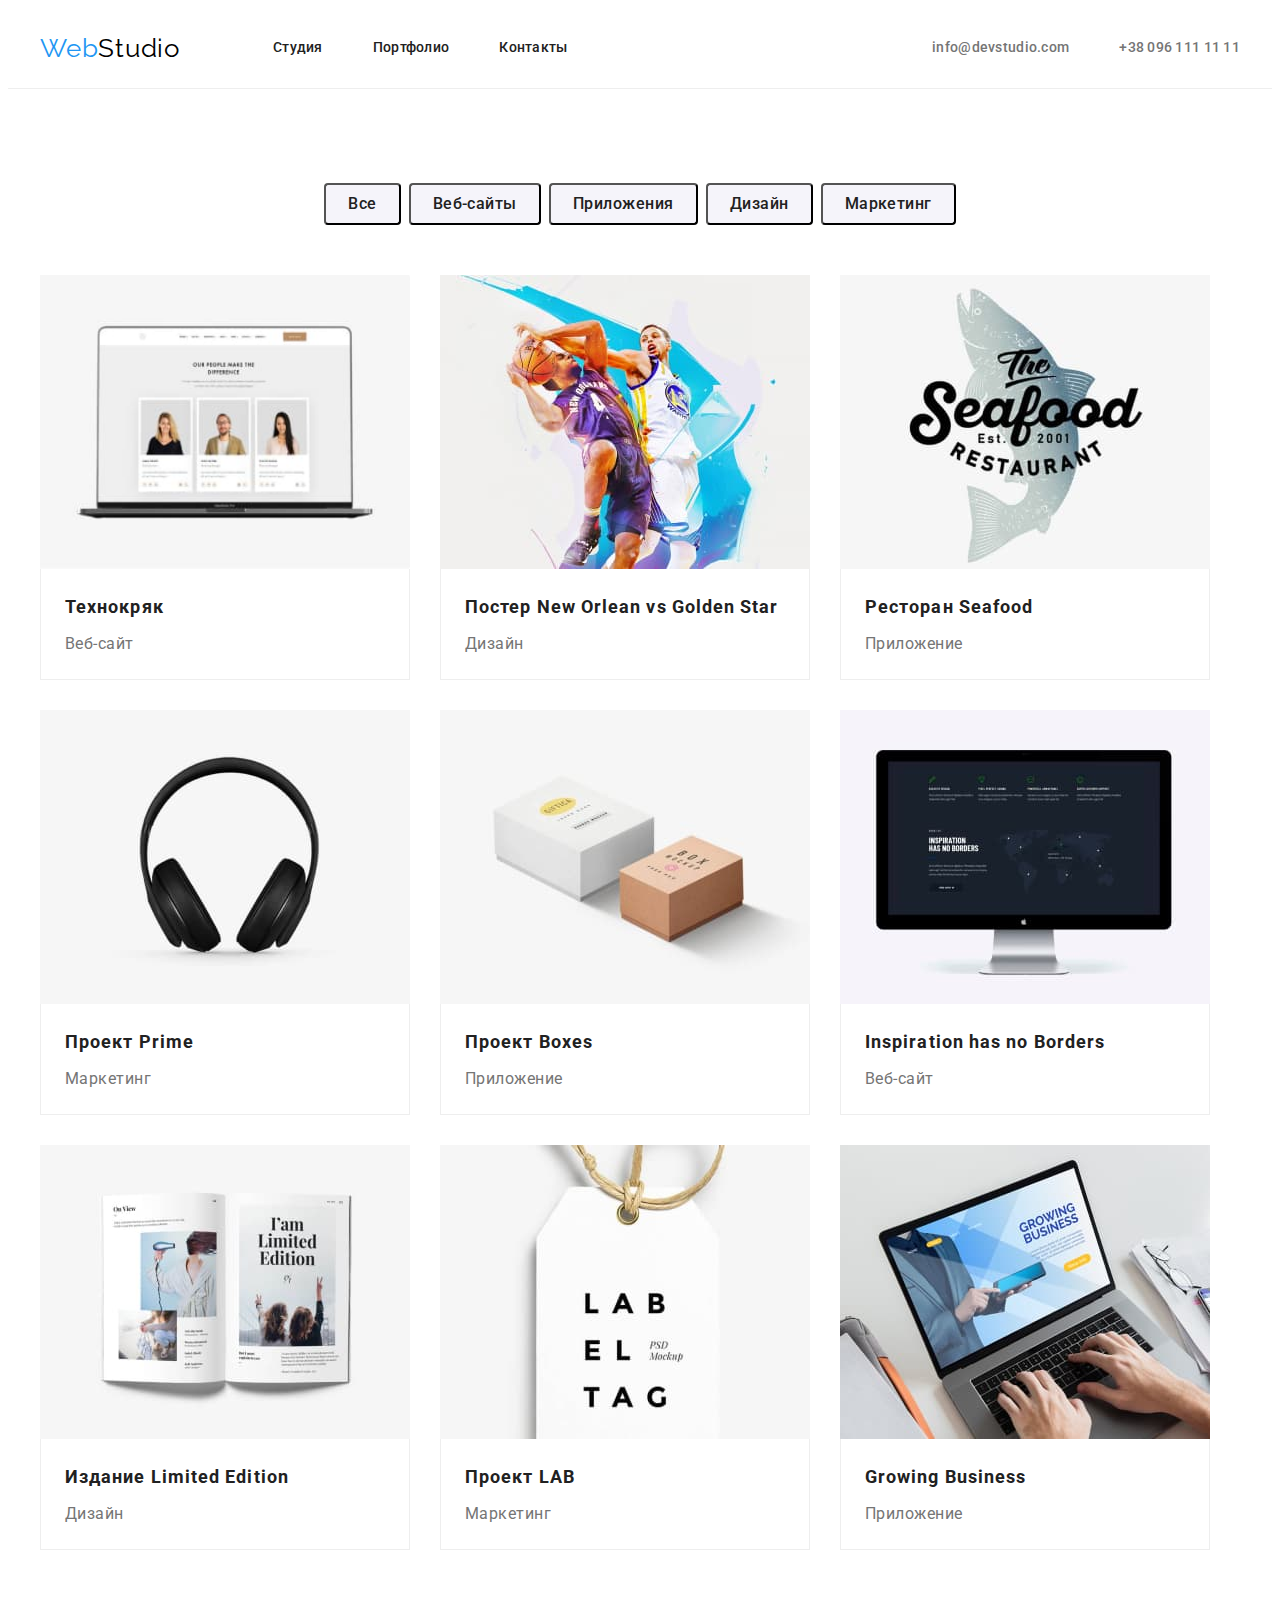
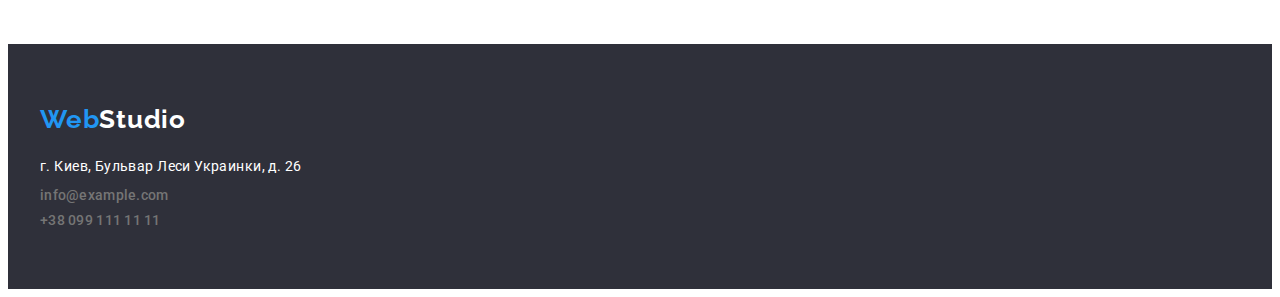
==== portfolio.html @ 2fd40f54 "копіює дз3 в дз4" ====
<!DOCTYPE html>
<html lang="ru">

<head>
    <meta charset="UTF-8">
    <meta http-equiv="X-UA-Compatible" content="IE=edge">
    <meta name="viewport" content="width=device-width, initial-scale=1.0">
    <link rel="preconnect" href="https://fonts.googleapis.com">
    <link rel="preconnect" href="https://fonts.gstatic.com" crossorigin>
    <link
        href="https://fonts.googleapis.com/css2?family=Raleway:wght@700&family=Roboto:wght@400;500;700;900&display=swap"
        rel="stylesheet">
    <link rel="stylesheet" href="https://cdnjs.cloudflare.com/ajax/libs/modern-normalize/1.1.0/modern-normalize.min.css"
        integrity="sha512-wpPYUAdjBVSE4KJnH1VR1HeZfpl1ub8YT/NKx4PuQ5NmX2tKuGu6U/JRp5y+Y8XG2tV+wKQpNHVUX03MfMFn9Q=="
        crossorigin="anonymous" referrerpolicy="no-referrer" />
    <title>Portfolio</title>
    <link rel="stylesheet" href="./css/styles.css">
</head>

<body>
    <!-- header -->
        <header class="header">
        <div class="container header-line">
            <a class="header-logo link" href="./index.html" lang="en"> <span class="logo-part">Web</span>Studio</a>
            <!-- <div class="header-links"> -->
            <nav class="header-navigation">
                <ul class="header-list list">
                    <li class="item"><a class="link header-link" href="./index.html">Студия</a></li>
                    <li class="item"><a class="link header-link" href="./portfolio.html">Портфолио</a></li>
                    <li class="item"><a class="link header-link" href="">Контакты</a></li>
                </ul>
            </nav>
            <ul class=" contacts list">
                <li class="item"><a class="link contact" href="mailto:info@devstudio.com">info@devstudio.com</a></li>
                <li class="item"><a class="link contact" href="tel:+380961111111">+38 096 111 11 11</a></li>
            </ul>
        </div>
        </div>
    </header>
    <!-- our projects section -->
    <main>
        <section class="projects section">
        <div class="container">
                <ul class="buttons list" >
                    <li class="button-item"><button type="button" class="btn">Все</button></li>
                    <li class="button-item"><button type="button" class="btn">Веб-сайты</button></li>
                    <li class="button-item"><button type="button" class="btn">Приложения</button></li>
                    <li class="button-item"><button type="button" class="btn">Дизайн</button></li>
                    <li class="button-item"><button type="button" class="btn">Маркетинг</button></li>
                </ul>
                <h1 class="visually-hidden">Наши проекты</h1>
                <ul class="projects-descriptions list">
                    <li class="project"><img class="photo-item" src="./images/technocryack.jpg" alt="ноутбут с изображением веб-сайта" width="370" height="294"> 
                        <div class="project-description">
                        <h2 class="projects-name">Технокряк</h2>
                        <p class="projects-tipe">Веб-сайт</p>
                        </div>
                    </li>
                    <li class="project"><img class="photo-item" src="./images/poster.jpg" alt="два баскетболиста в прыжке" width="370" height="294">
                        <div class="project-description">
                        <h2 class="projects-name">Постер New Orlean vs Golden Star</h2>
                        <p class="projects-tipe">Дизайн</p>
                        </div>
                    </li>
                    <li class="project"><img class="photo-item" src="./images/seafood.jpg" alt="лого ресторана морской еды" width="370" height="294">
                        <div class="project-description">
                        <h2 class="projects-name">Ресторан Seafood</h2>
                        <p class="projects-tipe">Приложение</p>
                        </div>
                    </li>
                    <li class="project"><img class="photo-item" src="./images/prime.jpg" alt="наушники" width="370" height="294">
                        <div class="project-description">
                        <h2 class="projects-name">Проект Prime</h2>
                        <p class="projects-tipe">Маркетинг</p>
                        </div>
                    </li>
                    <li class="project"><img class="photo-item" src="./images/boxes.jpg" alt="две картонные коробки" width="370" height="294">
                        <div class="project-description">
                        <h2 class="projects-name">Проект Boxes</h2>
                        <p class="projects-tipe">Приложение</p>
                        </div>
                    </li>
                    <li class="project"><img class="photo-item" src="./images/inspiration.jpg" alt="монитор с изображением карты мира" width="370" height="294">
                        <div class="project-description">
                        <h2 class="projects-name">Inspiration has no Borders</h2>
                        <p class="projects-tipe">Веб-сайт</p>
                        </div>
                    </li>
                    <li class="project"><img class="photo-item" src="./images/limited.jpg" alt="открытая книга" width="370" height="294">
                        <div class="project-description">
                        <h2 class="projects-name">Издание Limited Edition</h2>
                        <p class="projects-tipe">Дизайн</p>
                        </div>
                    </li>
                    <li class="project"><img class="photo-item" src="./images/lab.jpg" alt="бирка с названием" width="370" height="294">
                        <div class="project-description">
                        <h2 class="projects-name">Проект LAB</h2>
                        <p class="projects-tipe">Маркетинг</p>
                        </div>
                    </li>
                    <li class="project"><img class="photo-item" src="./images/growing.jpg" alt="ноутбук на котором работает пользователь" width="370" height="294">
                        <div class="project-description">
                        <h2 class="projects-name">Growing Business</h2>
                        <p class="projects-tipe">Приложение</p>
                        </div>
                    </li>
                </ul>
        </div>
        </section>
    </main>
    <footer class="footer">
        <div class="container">
            <a class="footer-logo link" href="./index.html" lang="en"><span class="finish-logo">Web</span>Studio</a>
            <address>
                <ul class="footer-list list">
                    <li class="footer-item"><a class="link footer-adress" href="https://goo.gl/maps/DsNAAsV4b622n6gu9">г.
                            Киев, Бульвар Леси
                            Украинки, д. 26</a></li>
                    <li class="footer-item"><a class="link contact" href="mailto:info@example.com">info@example.com</a></li>
                    <li class="footer-item"><a class="link contact" href="tel:+380991111111">+38 099 111 11 11</a></li>
                </ul>
            </address>
        </div>
    </footer>
</body>

</html>
---- css/styles.css ----
:root {
    --header-color: #212121;
    --text-color: #757575;
    --background-solutions-color: #2F303A;
    --footer-links-color: rgba(255, 255, 255, 0.6);
    --second-header-color: #FFFFFF;
    --accent-color: #2196F3;
    --team-background-color: #F5F4FA;
}

body {
    font-family: "Roboto", sans-serif;
    background-color: #FFFFFF;
}

html {
    box-sizing: border-box;
}

p, h1, h2, h3, h4, h5, h6 {
    margin: 0;
}

ul, ol{
    padding: 0;
    margin: 0;
}

.container {
    width: 1200px;
    margin: 0 auto;
    padding-right: 15px;
    padding-left: 15px;
    }

.list {
    list-style: none;
}

.link {
    text-decoration: none;
}

.visually-hidden {
    position: absolute;
    white-space: nowrap;
    width: 1px;
    height: 1px;
    overflow: hidden;
    border: 0;
    padding: 0;
    clip: rect(0 0 0 0);
    clip-path: inset(50%);
    margin: -1px;
}

/* ---header section--- */

.header {
    background-color: #FFFFFF;
    border-bottom: 1px solid #EEEEEE;
}

/* ----Header line---- */

.header-line {
    display: flex;
    align-items: center;
}

.header-logo {
display: block;
font-family: 'Raleway';
font-size: 26px;
line-height: 1.19;
letter-spacing: 0.03em;
color: #000000;
margin-right: 93px;
}

.logo-part {
    color: var(--accent-color);
}

.header-list {
    display: flex;
}

.item {
    display: block;
    /* padding-top: 32px;
    padding-bottom: 32px; */
}

.item + .item {
    margin-left: 50px;
}

.header-navigation {
    font-weight: 500;
    font-size: 14px;
    line-height: 1.14;
    letter-spacing: 0.02em;
    color: var (--header-color);
}

.header-link {
    display: block;
    font-weight: 500;
    font-size: 14px;
    line-height: 1.14;
    letter-spacing: 0.02em;
    color: var(--header-color);
    padding-top: 32px;
    padding-bottom: 32px;
}

.contacts {
    display: flex;
    margin-left: auto;
}

.contact {
display: block;
font-style: normal;
font-weight: 500;
font-size: 14px;
line-height: 1.14;
letter-spacing: 0.02em;
color: var(--text-color);
}

.header-link:hover,
.header-link:focus {
    color: var(--accent-color);
}

.contact:hover,
.contact:focus {
    color: var(--accent-color);
}

/* ----Main section------ */

.solutions {
    background-color: var(--background-solutions-color);
    text-align: center;
    display: block;
    padding-top: 200px;
    padding-bottom: 200px;
        }

.main-title {
    font-weight: 900;
    font-size: 44px;
    line-height: 1.36;
    letter-spacing: 0.06em;
    text-transform: uppercase;
    color: #FFFFFF;
    margin-bottom: 20px;
    margin-left: auto;
    margin-right: auto;
    width: 696px;
} 

.main-btn {
    font-family: 'Roboto';
    font-weight: 700;
    font-size: 16px;
    line-height: 1.88;
    display: inline-block;
    align-items: center;
    text-align: center;
    cursor: pointer;
    letter-spacing: 0.06em;
    color: #FFFFFF;
    background-color: var(--accent-color);
    border-radius: 4px;
    padding: 10px 32px 10px 32px;
    min-width: 200px;
    box-shadow: 0px 4px 4px rgba(0, 0, 0, 0.15);
    border: 1 solid black;
}

/* ---advantages section--- */
.section {
    padding-top: 94px;
    padding-bottom: 94px;
}
.advantages-list {
    display: flex;
}

.advantage-item {
    display: block;
}

.advantage-item + .advantage-item {
    margin-left: 30px;
}

.advantage-title {
    font-weight: 700;
    font-size: 14px;
    line-height: 1.14;
    letter-spacing: 0.03em;
    text-transform: uppercase;
    color: var(--header-color);
    margin-bottom: 10px;
}

.advantage-text {
    font-size: 14px;
    line-height: 1.71;
    letter-spacing: 0.03em;
    color: var(--text-color);
}

/* ---About us section--- */
.about-us {
padding-top: 0;
}

.our-item {
    display: block;
}

.about-collection {
    display: flex;
    justify-content: space-between;
    align-items: center;
}

.about-title {
    font-weight: 700;
    font-size: 36px;
    line-height: 1.17;
    text-align: center;
    letter-spacing: 0.03em;
    color: var(--header-color);
    margin-bottom: 50px;
}

/* ---team section--- */
.face {
    display: block;
}

.list-photos {
    display: flex;
    justify-content: space-between;
}

.team-section {
    background-color: var(--team-background-color);
}

.team-info {
    margin-top: 30px;
    margin-bottom: 30px;
}

/* .team-name {
    margin-top: 30px;
}

.team-duty {
    margin-bottom: 30px;
} */

.team-title {
    font-weight: 700;
    font-size: 36px;
    line-height: 1.17;
    text-align: center;
    letter-spacing: 0.03em;    
    color: var(--header-color);
    margin-bottom: 50px;
}

.team-name {
    font-weight: 500;
    font-size: 16px;
    line-height: 1.19;
    text-align: center;
    letter-spacing: 0.03em;
    color: var(--header-color);
    margin-bottom: 10px;
}

.team-duty {
    font-size: 16px;
    line-height: 1.19;
    text-align: center;
    letter-spacing: 0.03em;
    color: var(--text-color);
}

/* ---Footer section--- */

.footer-logo {
    display: block;
}

.footer {
    background-color: var(--background-solutions-color);
    padding-top: 60px;
    padding-bottom: 60px;
}

.footer-list {
    display: block;
}

.footer-item + .footer-item {
margin-top: 9px;  
}

.footer-logo {
font-family: 'Raleway';
font-style: normal;
font-weight: 700;
font-size: 26px;
line-height: 1.19;
letter-spacing: 0.03em;
color: var(--second-header-color);

display: block;
margin-bottom: 20px;
}


.finish-logo {
    color: var(--accent-color);  
}

.footer-adress {
font-family: 'Roboto';
font-style: normal; 
font-weight: 400;
font-size: 14px;
line-height: 1.71;
letter-spacing: 0.03em;
color: var(--second-header-color);
}

/* ----Portfolio----- */

/* ---Buttons----- */

.btn {
    font-family: inherit;
    font-weight: 500;
    font-size: 16px;
    line-height: 1.62;
    text-align: center;
    display: inline-block;
    letter-spacing: 0.03em;
    background: var(--team-background-color);
    cursor: pointer;
    color: #212121;
    background-color: rgba(245, 244, 250, 1);
    border-radius: 4px;
    padding: 6px 22px;
}


.btn:hover,
.btn:focus {
    background-color: var(--accent-color);
    color: #FFFFFF;
}

/* ----Projects----- */

.buttons {
    display: flex;
    justify-content: center;
    margin-bottom: 50px;
}

.button-item + .button-item {
    margin-left: 8px;
}

.photo-item {
    display: block;
}

.projects-descriptions {
    display: flex;
    flex-wrap: wrap;
}

.project {
    margin-right: 30px;
    margin-bottom: 30px;
}    

.project-description {
    border-right: 1px solid #EEEEEE;
    border-bottom: 1px solid #EEEEEE;
    border-left: 1px solid #EEEEEE;
    padding-left: 24px;
    padding-bottom: 20px;
}


.project:nth-child(3n+3) {
    margin-right: 0;
}

.project:nth-last-child(-n + 3) {
    margin-bottom: 0%;
}

.projects-name {
    font-weight: 700;
    font-size: 18px;
    line-height: 2;
    letter-spacing: 0.06em;
    color: var(--header-color);
    padding-top: 20px;
}

.projects-tipe {
    font-size: 16px;
    line-height: 1.88;
    letter-spacing: 0.03em;
    color: var(--text-color);
    margin-top: 4px;
}
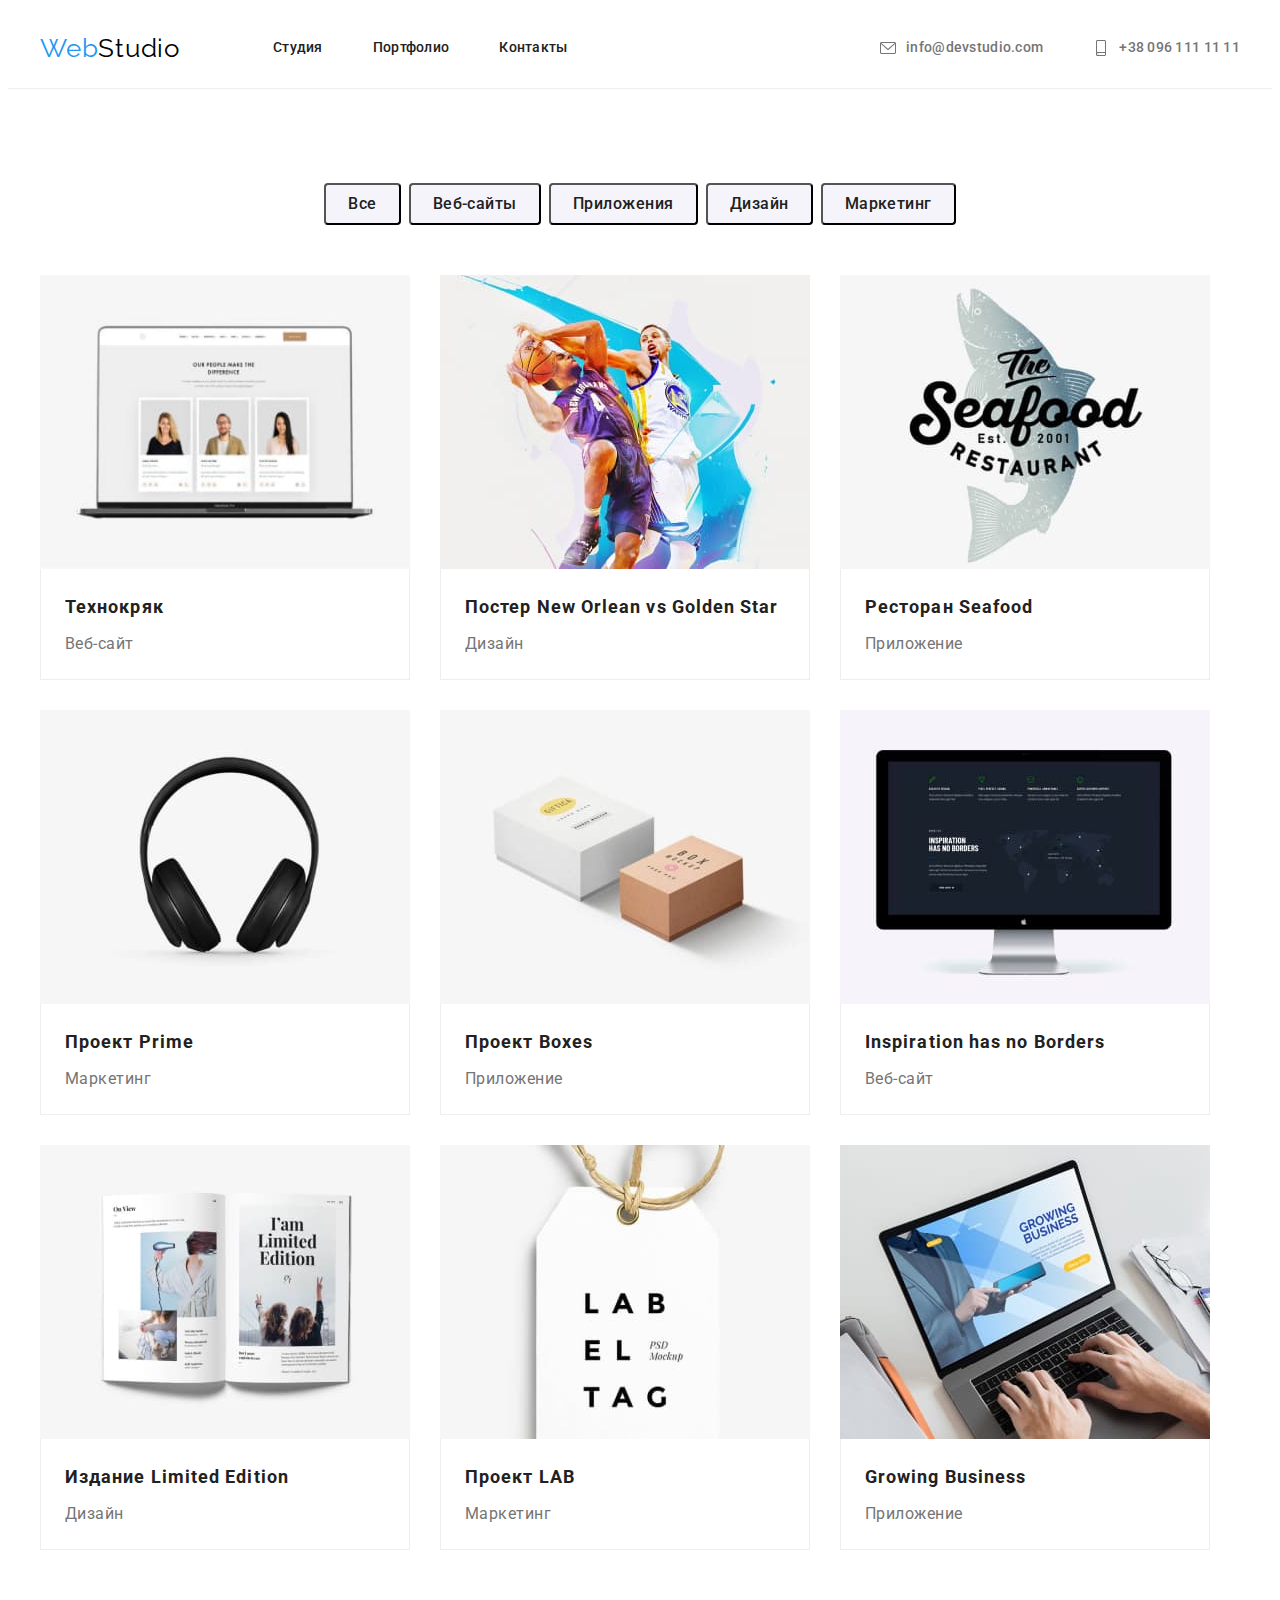
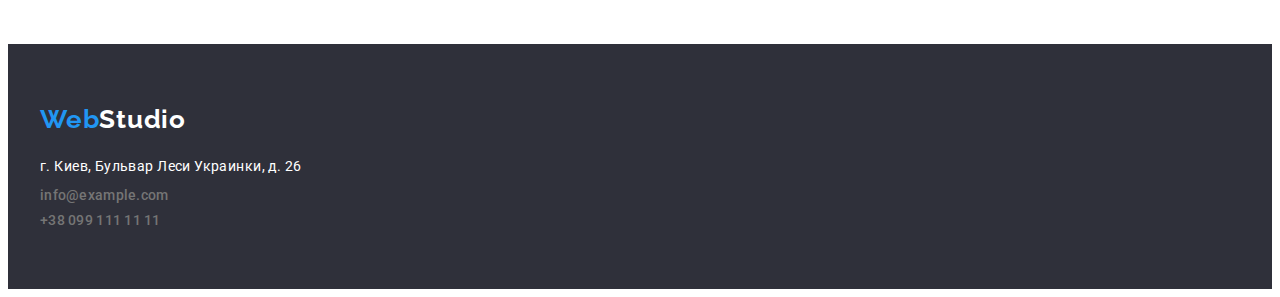
==== commit 1a2ade29: "добавляє іконуи наших замовників" ====
--- a/portfolio.html
+++ b/portfolio.html
@@ -20,23 +20,36 @@
 <body>
     <!-- header -->
         <header class="header">
-        <div class="container header-line">
-            <a class="header-logo link" href="./index.html" lang="en"> <span class="logo-part">Web</span>Studio</a>
-            <!-- <div class="header-links"> -->
-            <nav class="header-navigation">
-                <ul class="header-list list">
-                    <li class="item"><a class="link header-link" href="./index.html">Студия</a></li>
-                    <li class="item"><a class="link header-link" href="./portfolio.html">Портфолио</a></li>
-                    <li class="item"><a class="link header-link" href="">Контакты</a></li>
+            <div class="container header-line">
+                <a class="header-logo link" href="./index.html" lang="en"> <span class="logo-part">Web</span>Studio</a>
+                <nav class="header-navigation">
+                    <ul class="header-list list">
+                        <li class="item"><a class="link header-link" href="./index.html">Студия</a></li>
+                        <li class="item"><a class="link header-link" href="./portfolio.html">Портфолио</a></li>
+                        <li class="item"><a class="link header-link" href="">Контакты</a></li>
+                    </ul>
+                </nav>
+                <ul class="contacts list">
+                    <li class="item header-contact-block">
+                        <a class="link contact" href="mailto:info@devstudio.com">
+                            <svg class="header-icon-image" width="16" hight="12">
+                                <use href="./images/icons/symbol-defs.svg#icon-envelope"></use>
+                            </svg>
+                            info@devstudio.com
+                        </a>
+        
+                    </li>
+                    <li class="item header-contact-block">
+                        <a class="link contact" href="tel:+380961111111">
+                            <svg class="header-icon-image" width="16" hight="26">
+                                <use href="./images/icons/symbol-defs.svg#icon-smartphone"></use>
+                            </svg>
+                            +38 096 111 11 11
+                        </a>
+                    </li>
                 </ul>
-            </nav>
-            <ul class=" contacts list">
-                <li class="item"><a class="link contact" href="mailto:info@devstudio.com">info@devstudio.com</a></li>
-                <li class="item"><a class="link contact" href="tel:+380961111111">+38 096 111 11 11</a></li>
-            </ul>
-        </div>
-        </div>
-    </header>
+            </div>
+        </header>
     <!-- our projects section -->
     <main>
         <section class="projects section">
--- a/css/styles.css
+++ b/css/styles.css
@@ -61,8 +61,30 @@
     border-bottom: 1px solid #EEEEEE;
 }
 
+.header-contact-block {
+    display: flex;
+    justify-content: center;
+    align-items: center
+    width: 36px;
+    hight: 32px;
+    color: var(--text-color);
+}
+
+.header-contacts {
+    display: flex;
+    align-items: center;
+    height: 16px;
+    fill: var(--text-color);
+    color: var(--text-color);
+}
+
+.header-icon-image {
+    fill: currentColor;
+    margin-right: 10px;
+    height: 32px;
+}
+
 /* ----Header line---- */
-
 .header-line {
     display: flex;
     align-items: center;
@@ -87,9 +109,7 @@
 }
 
 .item {
-    display: block;
-    /* padding-top: 32px;
-    padding-bottom: 32px; */
+    display: flex;
 }
 
 .item + .item {
@@ -115,13 +135,22 @@
     padding-bottom: 32px;
 }
 
+.header-contacts {
+    display: flex;
+    justify-content: center;
+    align-items: center;
+    color: var(--text-color);
+}
+
 .contacts {
     display: flex;
     margin-left: auto;
 }
 
 .contact {
-display: block;
+display: flex;
+justify-content: left;
+align-items: center;
 font-style: normal;
 font-weight: 500;
 font-size: 14px;
@@ -148,7 +177,14 @@
     display: block;
     padding-top: 200px;
     padding-bottom: 200px;
-        }
+    width: 1600px;
+    height: 600px;
+    margin-left: auto;
+    margin-right: auto;
+    background-image: linear-gradient(rgba(47, 48, 58, 0.4), rgba(47, 48, 58, 0.4)), url(../images/solutions.jpg);
+    background-repeat: no-repeat;
+    background-position: cover;
+}
 
 .main-title {
     font-weight: 900;
@@ -157,7 +193,7 @@
     letter-spacing: 0.06em;
     text-transform: uppercase;
     color: #FFFFFF;
-    margin-bottom: 20px;
+    margin-bottom: 30px;
     margin-left: auto;
     margin-right: auto;
     width: 696px;
@@ -183,16 +219,30 @@
 }
 
 /* ---advantages section--- */
+
+.icon-space {
+    display: flex;
+    align-items: center;
+    justify-content: center;
+    background-color: var(--team-background-color);
+    width: 270px;
+    height: 120px;
+    margin-bottom: 30px;
+    border-radius: 3px;
+}
+
 .section {
     padding-top: 94px;
     padding-bottom: 94px;
 }
+
 .advantages-list {
     display: flex;
 }
 
 .advantage-item {
     display: block;
+    width: 270px;
 }
 
 .advantage-item + .advantage-item {
@@ -217,8 +267,9 @@
 }
 
 /* ---About us section--- */
+
 .about-us {
-padding-top: 0;
+    padding-top: 0;
 }
 
 .our-item {
@@ -242,6 +293,38 @@
 }
 
 /* ---team section--- */
+
+.masters-soc-list {
+    display: flex;
+    justify-content: center;
+    margin-top: 16px;
+    padding-bottom: 30px;
+}
+
+.masters-soc-item + .masters-soc-item {
+    margin-left: 10px;
+}
+
+.masters-soc-link {
+    width: 44px;
+    height: 44px;
+    border-radius: 50%;
+    display: flex;
+    align-items: center;
+    justify-content: center;
+    color: #AFB1B8;
+}
+
+.masters-soc-icon {
+    fill: currentColor;
+}
+
+.masters-soc-link:hover,
+.masters-soc-link:focus {
+    background-color: var(--accent-color);
+    color: #FFFFFF;
+}
+
 .face {
     display: block;
 }
@@ -256,17 +339,16 @@
 }
 
 .team-info {
-    margin-top: 30px;
-    margin-bottom: 30px;
-}
-
-/* .team-name {
-    margin-top: 30px;
-}
-
-.team-duty {
-    margin-bottom: 30px;
-} */
+    background-color: #FFFFFF;
+    border-radius: 0px 0px 4px 4px;
+}
+
+.team-photo {
+    box-shadow: 0px 4px 4px rgba(0, 0, 0, 0.25),
+    0px 1px 1px rgba(0, 0, 0, 0.14),
+    0px 2px 1px rgba(0, 0, 0, 0.2);
+    border-radius: 0px 0px 4px 4px;
+} 
 
 .team-title {
     font-weight: 700;
@@ -286,6 +368,7 @@
     letter-spacing: 0.03em;
     color: var(--header-color);
     margin-bottom: 10px;
+    padding-top: 30px;
 }
 
 .team-duty {
@@ -295,6 +378,44 @@
     letter-spacing: 0.03em;
     color: var(--text-color);
 }
+
+.masters-soc-list {
+    display: flex;
+    justify-content: center;
+    margin-top: 16px;
+}
+
+.masters-soc-item + .masters-soc-item {
+    margin-left: 10px;
+}
+/* --- Our clients section ---  */
+
+.constant-clients {
+    padding-top: 94px;
+}
+
+.clients-title {
+    display: flex;
+    width: 170px;
+    height: 92px;
+    border: 1px solid #AFB1B8;
+    box-sizing: border-box;
+    border-radius: 4px;
+    justify-content: center;
+    align-items: center;
+    /* background-image: #AFB1B8; */
+}
+
+.clients-image {
+    fill: #AFB1BB;
+}
+
+.constant-clients-list {
+    display: flex;
+    justify-content: space-between;
+    align-items: center;
+}
+
 
 /* ---Footer section--- */
 
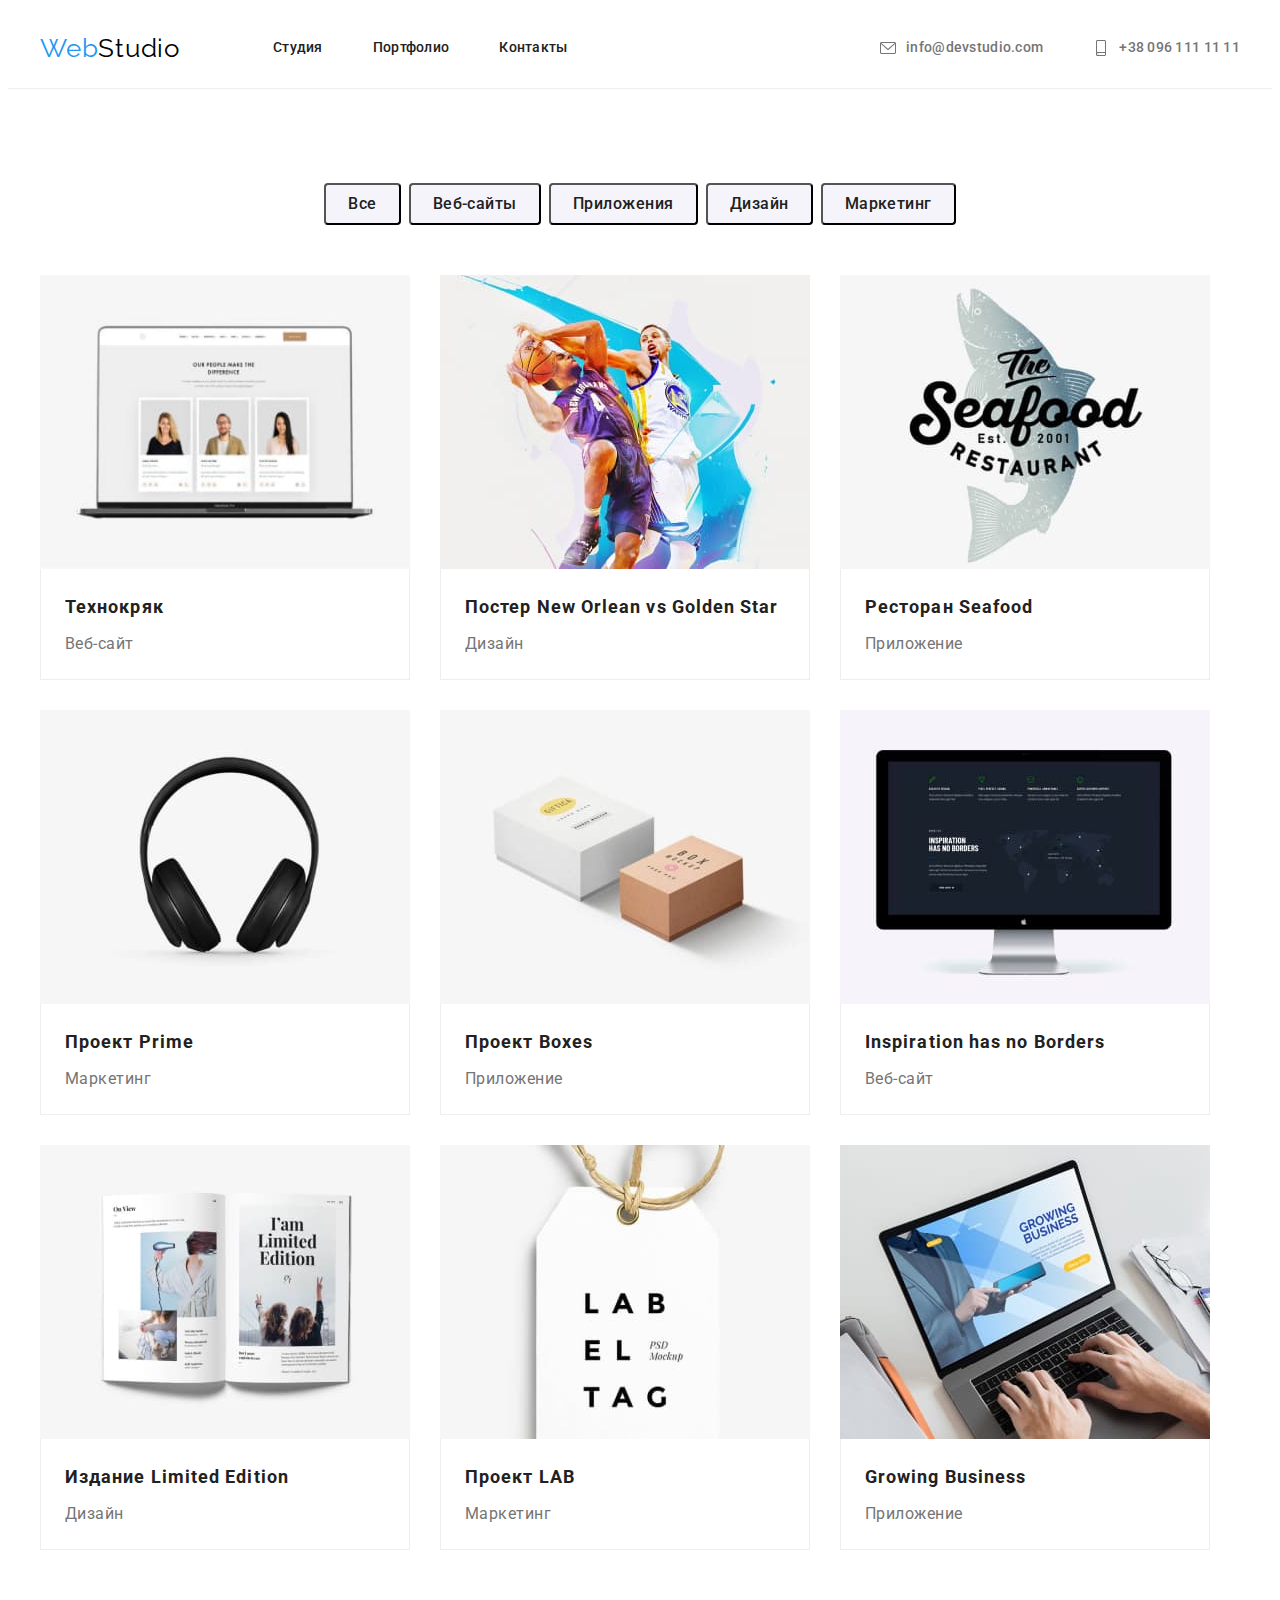
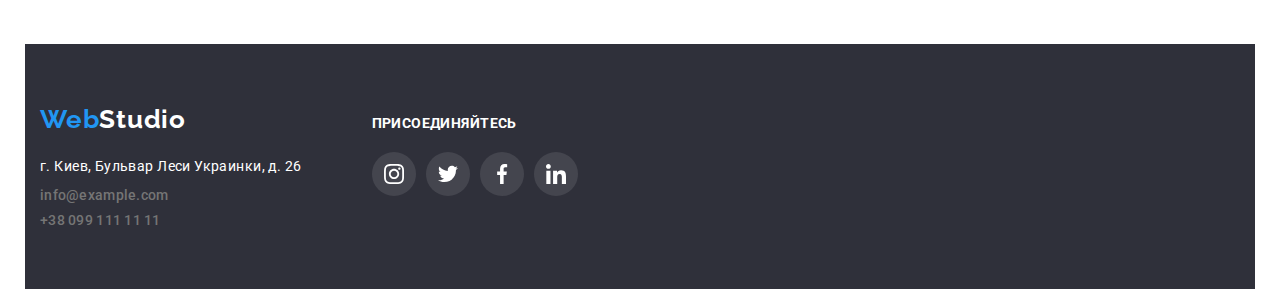
==== commit c3ed0fd8: "добавляє іконки до футеру" ====
--- a/portfolio.html
+++ b/portfolio.html
@@ -122,17 +122,53 @@
         </section>
     </main>
     <footer class="footer">
-        <div class="container">
-            <a class="footer-logo link" href="./index.html" lang="en"><span class="finish-logo">Web</span>Studio</a>
-            <address>
-                <ul class="footer-list list">
-                    <li class="footer-item"><a class="link footer-adress" href="https://goo.gl/maps/DsNAAsV4b622n6gu9">г.
-                            Киев, Бульвар Леси
-                            Украинки, д. 26</a></li>
-                    <li class="footer-item"><a class="link contact" href="mailto:info@example.com">info@example.com</a></li>
-                    <li class="footer-item"><a class="link contact" href="tel:+380991111111">+38 099 111 11 11</a></li>
+        <div class="container footer-container">
+            <div class="foter-content">
+                <a class="footer-logo link" href="./index.html" lang="en"><span class="finish-logo">Web</span>Studio</a>
+                <address>
+                    <ul class="footer-list list">
+                        <li class="footer-item"><a class="link footer-adress"
+                                href="https://goo.gl/maps/DsNAAsV4b622n6gu9">г. Киев, Бульвар Леси
+                                Украинки, д. 26</a></li>
+                        <li class="footer-item"><a class="link contact" href="mailto:info@example.com">info@example.com</a>
+                        </li>
+                        <li class="footer-item"><a class="link contact" href="tel:+380991111111">+38 099 111 11 11</a></li>
+                    </ul>
+                </address>
+            </div>
+            <div class="footer-soc">
+                <h2 class="join-us-logo">Присоединяйтесь</h2>
+                <ul class="footer-soc-list list">
+                    <li class="footer-soc-item">
+                        <a href="" class="footer-soc-link link">
+                            <svg class="footer-soc-icon" width="20" hight="20">
+                                <use href="./images/icons/symbol-defs.svg#icon-instagram"></use>
+                            </svg>
+                        </a>
+                    </li>
+                    <li class="footer-soc-item">
+                        <a href="" class="footer-soc-link link">
+                            <svg class="footer-soc-icon" width="20" hight="20">
+                                <use href="./images/icons/symbol-defs.svg#icon-twitter"></use>
+                            </svg>
+                        </a>
+                    </li>
+                    <li class="footer-soc-item">
+                        <a href="" class="footer-soc-link link">
+                            <svg class="footer-soc-icon" width="20" hight="20">
+                                <use href="./images/icons/symbol-defs.svg#icon-facebook"></use>
+                            </svg>
+                        </a>
+                    </li>
+                    <li class="footer-soc-item">
+                        <a href="" class="footer-soc-link link">
+                            <svg class="footer-soc-icon" width="20" hight="20">
+                                <use href="./images/icons/symbol-defs.svg#icon-linkedin"></use>
+                            </svg>
+                        </a>
+                    </li>
                 </ul>
-            </address>
+            </div>
         </div>
     </footer>
 </body>
--- a/css/styles.css
+++ b/css/styles.css
@@ -379,12 +379,6 @@
     color: var(--text-color);
 }
 
-.masters-soc-list {
-    display: flex;
-    justify-content: center;
-    margin-top: 16px;
-}
-
 .masters-soc-item + .masters-soc-item {
     margin-left: 10px;
 }
@@ -394,28 +388,38 @@
     padding-top: 94px;
 }
 
+.constant-clients-list {
+    display: flex;
+    justify-content: space-between;
+    align-items: center;
+}
+
 .clients-title {
+    display: flex;
+}
+
+.clients-link {
     display: flex;
     width: 170px;
     height: 92px;
+    justify-content: center;
+    align-items: center;
     border: 1px solid #AFB1B8;
     box-sizing: border-box;
     border-radius: 4px;
-    justify-content: center;
-    align-items: center;
-    /* background-image: #AFB1B8; */
+    color: #AFB1B8;
 }
 
 .clients-image {
-    fill: #AFB1BB;
-}
-
-.constant-clients-list {
-    display: flex;
-    justify-content: space-between;
-    align-items: center;
-}
-
+    fill: currentColor;
+    height: 92px;
+}
+
+.clients-link:hover,
+.clients-link:focus {
+    border-color: var(--accent-color);
+    color: var(--accent-color);
+}
 
 /* ---Footer section--- */
 
@@ -423,11 +427,13 @@
     display: block;
 }
 
-.footer {
+.footer-container {
+    display: flex;
     background-color: var(--background-solutions-color);
     padding-top: 60px;
     padding-bottom: 60px;
 }
+
 
 .footer-list {
     display: block;
@@ -463,6 +469,59 @@
 line-height: 1.71;
 letter-spacing: 0.03em;
 color: var(--second-header-color);
+}
+
+.join-us-logo {
+font-weight: 700;
+font-size: 14px;
+line-height: 1.14;
+letter-spacing: 0.03em;
+text-transform: uppercase;
+color: #FFFFFF;
+margin-bottom: 20px;
+}
+
+.footer-soc-list {
+    display: flex;
+    justify-content: left;
+    margin-top: 16px;
+    padding-bottom: 30px;
+}
+
+.footer-content, 
+.footer-soc {
+box-sizing: content-box;
+}
+
+.footer-soc {
+    margin-left: 70px;
+    margin-top: 12px;
+}
+
+
+.footer-soc-item + .footer-soc-item {
+    margin-left: 10px;
+}
+
+.footer-soc-link {
+    width: 44px;
+    height: 44px;
+    border-radius: 50%;
+    display: flex;
+    align-items: center;
+    justify-content: center;
+    color: #FFFFFF;
+    background-color: rgba(255, 255, 255, 0.1);
+}
+
+.footer-soc-icon {
+    fill: currentColor;
+}
+
+.footer-soc-link:hover,
+.footer-soc-link:focus {
+    background-color: var(--accent-color);
+    color: #FFFFFF;
 }
 
 /* ----Portfolio----- */
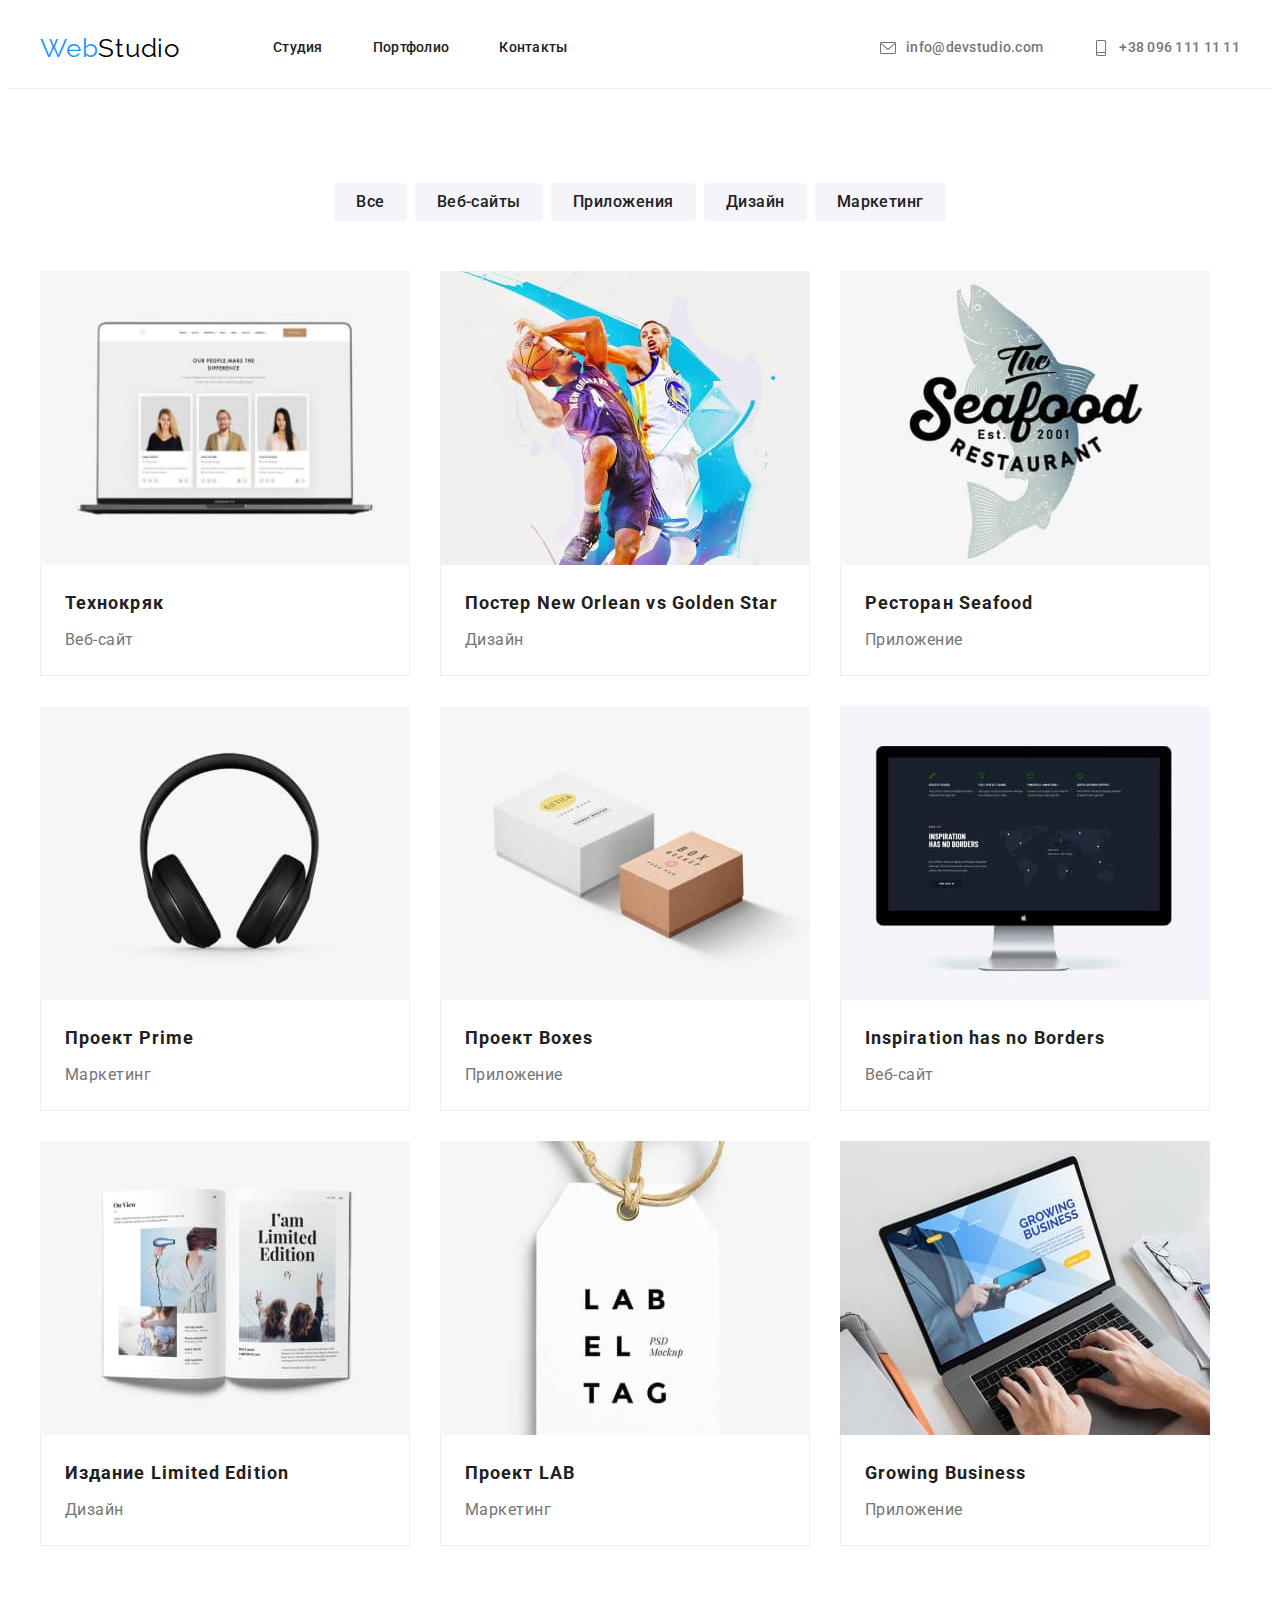
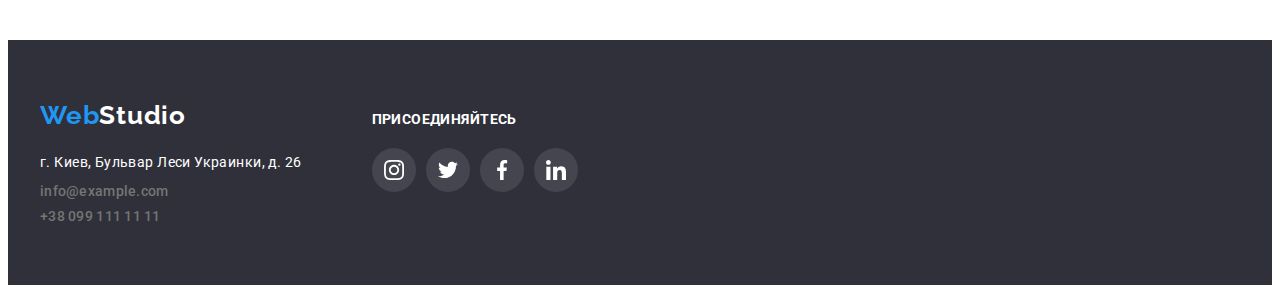
==== commit 7bc08908: "виправляє всі зауваження ментора" ====
--- a/portfolio.html
+++ b/portfolio.html
@@ -63,59 +63,86 @@
                 </ul>
                 <h1 class="visually-hidden">Наши проекты</h1>
                 <ul class="projects-descriptions list">
-                    <li class="project"><img class="photo-item" src="./images/technocryack.jpg" alt="ноутбут с изображением веб-сайта" width="370" height="294"> 
-                        <div class="project-description">
-                        <h2 class="projects-name">Технокряк</h2>
-                        <p class="projects-tipe">Веб-сайт</p>
-                        </div>
-                    </li>
-                    <li class="project"><img class="photo-item" src="./images/poster.jpg" alt="два баскетболиста в прыжке" width="370" height="294">
-                        <div class="project-description">
-                        <h2 class="projects-name">Постер New Orlean vs Golden Star</h2>
+                    <li class="list project">
+                        <a class="project-item link" href="">
+                        <img class="photo-item" src="./images/technocryack.jpg" alt="ноутбут с изображением веб-сайта" width="370" height="294"> 
+                        <div class="project-description">
+                            <h2 class="projects-name">Технокряк</h2>
+                            <p class="projects-tipe">Веб-сайт</p>
+                        </div>
+                        </a>
+                    </li>
+                    <li class="list project">
+                        <a class="project-item link" href="">
+                        <img class="photo-item" src="./images/poster.jpg" alt="два баскетболиста в прыжке" width="370" height="294">
+                        <div class="project-description">
+                            <h2 class="projects-name">Постер New Orlean vs Golden Star</h2>
+                            <p class="projects-tipe">Дизайн</p>
+                        </div>
+                        </a>
+                    </li>
+                    <li class="list project">
+                        <a class="project-item link" href="">
+                        <img class="photo-item" src="./images/seafood.jpg" alt="лого ресторана морской еды" width="370" height="294">
+                        <div class="project-description">
+                            <h2 class="projects-name">Ресторан Seafood</h2>
+                            <p class="projects-tipe">Приложение</p>
+                        </div>
+                        </a>
+                    </li>
+                    <li class="list project">
+                        <a class="project-item link" href="">
+                        <img class="photo-item" src="./images/prime.jpg" alt="наушники" width="370" height="294">
+                        <div class="project-description">
+                            <h2 class="projects-name">Проект Prime</h2>
+                            <p class="projects-tipe">Маркетинг</p>
+                        </div>
+                        </a>
+                    </li>
+                    <li class="list project">
+                        <a class="project-item link" href="">
+                        <img class="photo-item" src="./images/boxes.jpg" alt="две картонные коробки" width="370" height="294">
+                        <div class="project-description">
+                            <h2 class="projects-name">Проект Boxes</h2>
+                            <p class="projects-tipe">Приложение</p>
+                        </div>
+                        </a>
+                    </li>
+                    <li class="list project">
+                        <a class="link project-item" href="">
+                        <img class="photo-item" src="./images/inspiration.jpg" alt="монитор с изображением карты мира" width="370" height="294">
+                        <div class="project-description">
+                            <h2 class="projects-name">Inspiration has no Borders</h2>
+                            <p class="projects-tipe">Веб-сайт</p>
+                        </div>
+                        </a>
+                    </li>
+                    <li class="list project">
+                        <a class="project-item link" href="">
+                        <img class="photo-item" src="./images/limited.jpg" alt="открытая книга" width="370" height="294">
+                            <div class="project-description">
+                            <h2 class="projects-name">Издание Limited Edition</h2>
                         <p class="projects-tipe">Дизайн</p>
                         </div>
-                    </li>
-                    <li class="project"><img class="photo-item" src="./images/seafood.jpg" alt="лого ресторана морской еды" width="370" height="294">
-                        <div class="project-description">
-                        <h2 class="projects-name">Ресторан Seafood</h2>
-                        <p class="projects-tipe">Приложение</p>
-                        </div>
-                    </li>
-                    <li class="project"><img class="photo-item" src="./images/prime.jpg" alt="наушники" width="370" height="294">
-                        <div class="project-description">
-                        <h2 class="projects-name">Проект Prime</h2>
-                        <p class="projects-tipe">Маркетинг</p>
-                        </div>
-                    </li>
-                    <li class="project"><img class="photo-item" src="./images/boxes.jpg" alt="две картонные коробки" width="370" height="294">
-                        <div class="project-description">
-                        <h2 class="projects-name">Проект Boxes</h2>
-                        <p class="projects-tipe">Приложение</p>
-                        </div>
-                    </li>
-                    <li class="project"><img class="photo-item" src="./images/inspiration.jpg" alt="монитор с изображением карты мира" width="370" height="294">
-                        <div class="project-description">
-                        <h2 class="projects-name">Inspiration has no Borders</h2>
-                        <p class="projects-tipe">Веб-сайт</p>
-                        </div>
-                    </li>
-                    <li class="project"><img class="photo-item" src="./images/limited.jpg" alt="открытая книга" width="370" height="294">
-                        <div class="project-description">
-                        <h2 class="projects-name">Издание Limited Edition</h2>
-                        <p class="projects-tipe">Дизайн</p>
-                        </div>
-                    </li>
-                    <li class="project"><img class="photo-item" src="./images/lab.jpg" alt="бирка с названием" width="370" height="294">
-                        <div class="project-description">
-                        <h2 class="projects-name">Проект LAB</h2>
-                        <p class="projects-tipe">Маркетинг</p>
-                        </div>
-                    </li>
-                    <li class="project"><img class="photo-item" src="./images/growing.jpg" alt="ноутбук на котором работает пользователь" width="370" height="294">
-                        <div class="project-description">
-                        <h2 class="projects-name">Growing Business</h2>
-                        <p class="projects-tipe">Приложение</p>
-                        </div>
+                        </a>
+                    </li>
+                    <li class="list project">
+                        <a class="project-item link" href="">
+                        <img class="photo-item" src="./images/lab.jpg" alt="бирка с названием" width="370" height="294">
+                        <div class="project-description">
+                            <h2 class="projects-name">Проект LAB</h2>
+                            <p class="projects-tipe">Маркетинг</p>
+                        </div>
+                        </a>
+                    </li>
+                    <li class="list project">
+                        <a class="project-item link" href="">
+                        <img class="photo-item" src="./images/growing.jpg" alt="ноутбук на котором работает пользователь" width="370" height="294">
+                        <div class="project-description">
+                            <h2 class="projects-name">Growing Business</h2>
+                            <p class="projects-tipe">Приложение</p>
+                        </div>
+                        </a>
                     </li>
                 </ul>
         </div>
--- a/css/styles.css
+++ b/css/styles.css
@@ -174,7 +174,7 @@
 .solutions {
     background-color: var(--background-solutions-color);
     text-align: center;
-    display: block;
+    /* display: block; */
     padding-top: 200px;
     padding-bottom: 200px;
     width: 1600px;
@@ -183,7 +183,8 @@
     margin-right: auto;
     background-image: linear-gradient(rgba(47, 48, 58, 0.4), rgba(47, 48, 58, 0.4)), url(../images/solutions.jpg);
     background-repeat: no-repeat;
-    background-position: cover;
+    background-position: center;
+    background-size: cover;
 }
 
 .main-title {
@@ -298,7 +299,7 @@
     display: flex;
     justify-content: center;
     margin-top: 16px;
-    padding-bottom: 30px;
+    /* padding-bottom: 30px; */
 }
 
 .masters-soc-item + .masters-soc-item {
@@ -341,6 +342,8 @@
 .team-info {
     background-color: #FFFFFF;
     border-radius: 0px 0px 4px 4px;
+    padding-top: 30px;
+    padding-bottom: 30px;
 }
 
 .team-photo {
@@ -368,7 +371,7 @@
     letter-spacing: 0.03em;
     color: var(--header-color);
     margin-bottom: 10px;
-    padding-top: 30px;
+    /* padding-top: 30px; */
 }
 
 .team-duty {
@@ -423,15 +426,19 @@
 
 /* ---Footer section--- */
 
-.footer-logo {
-    display: block;
-}
-
-.footer-container {
-    display: flex;
+.footer {
     background-color: var(--background-solutions-color);
     padding-top: 60px;
     padding-bottom: 60px;
+}
+
+.footer-logo {
+    display: block;
+}
+
+.footer-container {
+    display: flex;
+    align-items: baseline;
 }
 
 
@@ -484,8 +491,8 @@
 .footer-soc-list {
     display: flex;
     justify-content: left;
-    margin-top: 16px;
-    padding-bottom: 30px;
+    /* margin-top: 16px; */
+    /* padding-bottom: 30px; */
 }
 
 .footer-content, 
@@ -495,7 +502,7 @@
 
 .footer-soc {
     margin-left: 70px;
-    margin-top: 12px;
+    /* margin-top: 12px; */
 }
 
 
@@ -542,6 +549,7 @@
     background-color: rgba(245, 244, 250, 1);
     border-radius: 4px;
     padding: 6px 22px;
+    border: transparent;
 }
 
 
@@ -549,6 +557,9 @@
 .btn:focus {
     background-color: var(--accent-color);
     color: #FFFFFF;
+    box-shadow: 0px 3px 1px rgba(0, 0, 0, 0.1),
+    0px 1px 2px rgba(0, 0, 0, 0.08),
+    0px 2px 2px rgba(0, 0, 0, 0.12);
 }
 
 /* ----Projects----- */
@@ -573,25 +584,34 @@
 }
 
 .project {
+    display: block;
     margin-right: 30px;
-    margin-bottom: 30px;
+    margin-bottom: 30px; 
+    box-sizing: content-box;
 }    
 
 .project-description {
     border-right: 1px solid #EEEEEE;
     border-bottom: 1px solid #EEEEEE;
     border-left: 1px solid #EEEEEE;
+    padding-top: 20px;
     padding-left: 24px;
     padding-bottom: 20px;
-}
-
+    padding-right: 24px;
+}
+
+.project:hover {
+    box-shadow: 0px 1px 1px rgba(0, 0, 0, 0.12),
+    0px 4px 4px rgba(0, 0, 0, 0.06),
+    1px 4px 6px rgba(0, 0, 0, 0.16);
+}
 
 .project:nth-child(3n+3) {
     margin-right: 0;
 }
 
 .project:nth-last-child(-n + 3) {
-    margin-bottom: 0%;
+    margin-bottom: 0;
 }
 
 .projects-name {
@@ -600,7 +620,7 @@
     line-height: 2;
     letter-spacing: 0.06em;
     color: var(--header-color);
-    padding-top: 20px;
+    /* padding-top: 20px; */
 }
 
 .projects-tipe {
